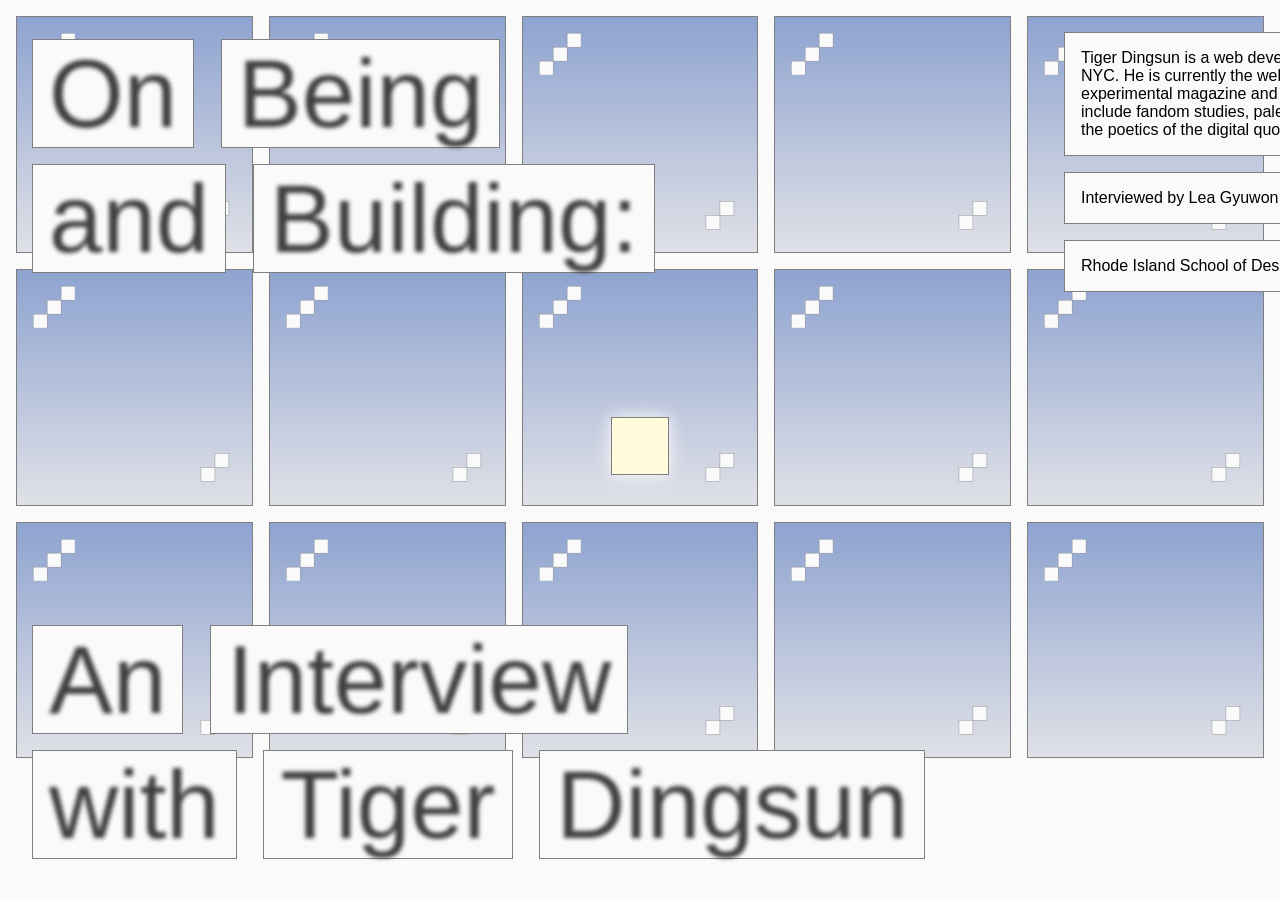
==== index.html @ a4f94ec1 "horizontal scroll test" ====
<!DOCTYPE html>
<html>
    <head>
        <meta charset="utf-8">
        <meta http-equiv="X-UA-Compatible" content="IE=edge">
        <title>On Being and Building</title>
        <meta name="description" content="">
        <meta name="viewport" content="width=device-width, initial-scale=1">
        <link rel="stylesheet" href="styles.css">
    </head>
    <body>
        <div class="background-wrapper">
            <div class="grid">
                <div></div>
                <div></div>
                <div></div>
                <div></div>
                <div></div>
                <div></div>
                <div></div>
                <div>
                    <div class="sun"></div>
                </div>
                <div></div>
                <div></div>
                <div></div>
                <div></div>
                <div></div>
                <div></div>
                <div></div>
            </div>
        </div>
        <main>
            <div class="title-wrapper">
                <h1><span><span>On</span></span> <span><span>Being</span></span><br> <span><span>and</span></span> <span><span>Building:</span></span></h1>
                <h1><span><span>An</span></span> <span><span>Interview</span></span><br> <span><span>with</span></span> <span><span>Tiger</span></span> <span><span>Dingsun</span></span></h1>
            </div>
            <div class="column-wrapper">
                <p>Tiger Dingsun is a web developer and graphic designer based in NYC. He is currently the web producer at Triple Canopy, an experimental magazine and arts non-profit. Other interests include fandom studies, paleo-archaeology, psychoanalysis, and the poetics of the digital quotidian. More at https://tiger.exposed.</p>
                <p>Interviewed by Lea Gyuwon Seo, Maggie Xian</p>
                <p>Rhode Island School of Design, 2025</p>
            </div>
        </main>
        <script src="script.js" async defer></script>
    </body> 
</html>
---- styles.css ----
* {
    padding: 0;
    margin: 0;
    box-sizing: border-box;
    scroll-behavior: smooth;
    font-family: Arial, sans-serif;
}

body {
    background-color: #fafafa;
}

/*WINDOW*/

.grid {
    padding: 1rem;
    display: grid;
    grid-template-columns: repeat(5, 1fr);
    gap: 1rem;
    > div {
        position: relative;
        aspect-ratio: 1;
        background-image: linear-gradient(#8EA3D0, #E0E1E7);
        border: 1px solid #7f7f7f;
        align-content: end;
        transition: 0.5s ease-out;
    }
}

.background-wrapper {
    position: fixed;
    width: 100%;
    height: 100vh; /*fallback if no custom properties support*/
    height: calc(var(--vh, 1vh) * 100);
    overflow: hidden;
}

.sun {
    width: 25%;
    height: 25%;
    background-color: #FFFBDB;
    border: 1px solid #7f7f7f;
    margin-bottom: 12.5%;
    margin-left: auto;
    margin-right: auto;
    box-shadow: 0 0 1rem white;
}

.deco-3, .deco-2 {
    position: absolute;
    width: 18%;
    height: 18%;
}

.deco-3 {
    top: 1rem;
    left: 1rem;
}

.deco-2 {
    bottom: 1rem;
    right: 1rem;
}

/*CLOUDS*/ 

.cloud-wrapper {
    top: 0;
    width: 100%;
    height: 100vh; /*fallback if no custom properties support*/
    height: calc(var(--vh, 1vh) * 100);
    position: absolute;
    pointer-events: none;
    overflow: hidden;
}

.cloud {
    position: absolute;
    animation: cloud-float 20s linear infinite;
    opacity: 0;
}


@keyframes cloud-float {
    0% {
        transform: translateX(200%);
        opacity: 1;
    }
    100% {
        transform: translateX(-100%);
        opacity: 1;
    }
}

/*WORDS*/

main {
    pointer-events: none;
    top: 0;
    position: absolute;
    display: grid;
    grid-template-columns: repeat(30, 500px);
    overflow-y: hidden;
    overflow-x: auto;
    margin: 2rem;
    gap: 1rem;
}

.title-wrapper {
    height: calc(100vh - 4rem); /*fallback if no custom properties support*/
    height: calc((var(--vh, 1vh) * 100) - 4rem);
    grid-column: span 2;
    z-index: 11;
    display: flex;
    flex-direction: column;
    justify-content: space-between;
    pointer-events: none;
}

h1 {
    font-size: 6rem;
    font-weight: 400;
    line-height: 130%;
    cursor: default;
    > span {
        pointer-events: all;
        border: 1px solid #7f7f7f;
        background-color: #fafafa;
        padding: 0 1rem;
        transition: 0.5s ease;
    }
    > span > span {
        color: transparent;
        text-shadow: 0 0 0.25rem rgba(0,0,0,0.75);
        transition: 0.5s ease;
    }
    > span > span:hover {
        text-shadow: 0 0 1rem rgba(0,0,0,0.75);
    }
}

.column-wrapper {
    height: fit-content;
    z-index: 12;
}

p {
    border: 1px solid #7f7f7f;
    background-color: #fafafa;
    padding: 1rem;
    margin-bottom: 1rem;
    width: fit-content;
    pointer-events: all;
}

@media (max-width: 1024px) {

    .grid {
        grid-template-columns: repeat(3, 1fr);
    }

    main {
        grid-template-columns: repeat(30, 250px);
    }
    
    h1 {
        font-size: 3rem;
    }

    h1 > span {
        padding: 0 0.5rem;
    }

    
}
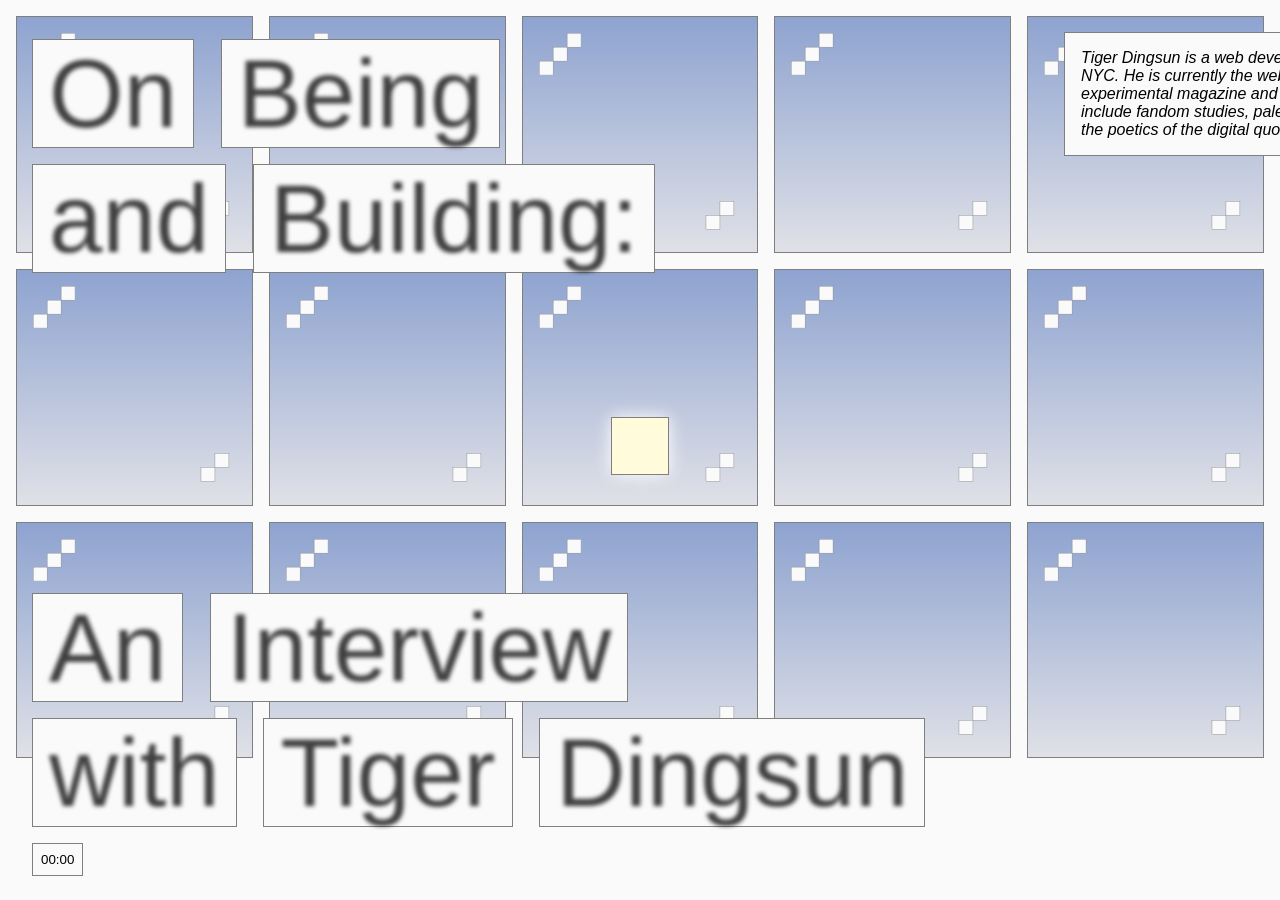
==== commit dc965d9e: "blocks test" ====
--- a/index.html
+++ b/index.html
@@ -31,16 +31,122 @@
             </div>
         </div>
         <main>
-            <div class="title-wrapper">
+            <div class="title-wrapper column-flex">
                 <h1><span><span>On</span></span> <span><span>Being</span></span><br> <span><span>and</span></span> <span><span>Building:</span></span></h1>
                 <h1><span><span>An</span></span> <span><span>Interview</span></span><br> <span><span>with</span></span> <span><span>Tiger</span></span> <span><span>Dingsun</span></span></h1>
             </div>
+            <div class="column-wrapper column-flex">
+                <div class="block">
+                    <p><i>Tiger Dingsun is a web developer and graphic designer based in NYC. He is currently the web producer at Triple Canopy, an experimental magazine and arts non-profit. Other interests include fandom studies, paleo-archaeology, psychoanalysis, and the poetics of the digital quotidian. More at https://tiger.exposed.
+                    </i>
+                    </p>
+                </div>
+            </div>
             <div class="column-wrapper">
-                <p>Tiger Dingsun is a web developer and graphic designer based in NYC. He is currently the web producer at Triple Canopy, an experimental magazine and arts non-profit. Other interests include fandom studies, paleo-archaeology, psychoanalysis, and the poetics of the digital quotidian. More at https://tiger.exposed.</p>
-                <p>Interviewed by Lea Gyuwon Seo, Maggie Xian</p>
-                <p>Rhode Island School of Design, 2025</p>
+                <div class="block">
+                    <div class="interview">
+                        <p>LS</p>
+                        <p>
+                            How would you describe your design practice to someone who's never seen your work before?
+                        </p>
+                    </div>
+                    <div class="interview">
+                        <p>TD</p>
+                        <p>  
+                            That's a big question. I guess the way that I've described it in the past is that I'm interested in text and the materiality of text in a lot of different ways. I feel like I approach it in a very multidisciplinary way, so through writing, but also web design, web development, and more traditional print graphic design. 
+                            <br><br>More salient to my practice is not so much the design or the output, but the research that I'm interested in. I would say my main research interests are around internet sub-communities and fandom and the way that institutional memory is created on the internet, essentially — as well as a bunch of other things. Post graduating from RISD, I've come to develop my practice more around these research questions that have coalesced for me, rather than anything that I'm making in particular.
+                        </p>
+                    </div>
+                </div>
+            </div>
+            <div class="column-wrapper">
+                <div class="block">
+                    <div class="interview">
+                        <p>MX</p>
+                        <p>
+                            Since your practice is so research driven, how do you gather, collect, and sort your ideas?
+                        </p>
+                    </div>
+                    <div class="interview">
+                        <p>TD</p>
+                        <p>  
+                            I do use Are.na a lot. I have a lot of private channels where I’m dropping things in. I use it less so for visual research and more so for just collecting random ideas and snippets of text and sources. I find that really helpful. Also, just literally my Notes app to be honest.
+                        </p>
+                    </div>
+                </div>
+                <div class="block">
+                    <div class="interview">
+                        <p>MX</p>
+                        <p>
+                            Do you have a biggest source of inspiration, like a favorite designer or artist?
+                        </p>
+                    </div>
+                    <div class="interview">
+                        <p>TD</p>
+                        <p>  
+                            One person that comes to mind is Eric Timothy Carlson, who's a designer and artist. He's most famous for doing the Bon Iver album covers, which I remember seeing when I was at RISD and being really inspired by it. He works with collage and a large image repository in a way that I've also tried to cultivate. I think he is really good at pulling together different images and symbols that don't necessarily seem to work together at first glance, but then they produce some sort of frisson or effect when they're next to each other. I also think he works in a very intuitive way, which is something that I've been trying to cultivate more recently with my visual graphic work.
+                        </p>
+                    </div>
+                </div>
+            </div>
+            <div class="column-wrapper">
+                <div class="block">
+                    <div class="interview">
+                        <p>LS</p>
+                        <p>
+                            Do you think there's a big difference between designing something that's still versus interactive?
+                        </p>
+                    </div>
+                    <div class="interview">
+                        <p>TD</p>
+                        <p>  
+                            It's exactly the same. I think whenever I'm doing anything interactive – primarily, that would be web design and development – the aesthetic and the visual design of the website always follows after and is determined by the functionality and the experience. When I'm designing a poster, I think about it first very infrastructurally – in terms of type hierarchy, what elements should be the biggest, what should be the smallest, and how the eye is traveling across the page. That has less to do with the surface level texture or aesthetic, which usually comes a little later for me. I try to apply some sort of surface level design to support the infrastructure that I'm setting up.
+                        </p>
+                    </div>
+                </div>
+                <div class="block">
+                    <iframe src="https://sites.tiger.exposed/flower-clock" width="100%" height="250px" loading="lazy"></iframe>
+                    <figcaption><i>Two Clocks</i>, 2020</figcaption>
+                </div>
+            </div>
+            <div class="column-wrapper">
+                <div class="block">
+                    <div class="interview">
+                        <p>MX</p>
+                        <p>
+                            So, very much like form follows function?
+                        </p>
+                    </div>
+                    <div class="interview">
+                        <p>TD</p>
+                        <p>  
+                            A little bit, yeah. Especially with client work, that’s typically the route I take. With my personal visual exploration, I try to do things more intuitively. I think I’m working from a more internal place. Recently, I've been wanting to create more intuitive visual work that can serve as a repository, reference, or back catalog for myself. So, when I’m creating a poster for a client, I can refer to all this other stuff that I've made – just for myself essentially – and see what moves I’ve done and what I could try applying to this new poster.
+                        </p>
+                    </div>
+                    <div class="interview">
+                        <p>MX</p>
+                        <p>
+                            I've been looking at your poster series, and they’re so awesome. 
+                        </p>
+                    </div>
+                    <div class="interview">
+                        <p>TD</p>
+                        <p>  
+                            Thank you so much. Yeah, that's been a recent exploration for sure.
+                        </p>
+                    </div>
+                </div>
+            </div>
+            <div class="column-wrapper">
+                <div class="block">
+                    <img src="https://tiger.exposed/_app/immutable/assets/feeling.CqSivf1S.webp" width="100%">
+                    <figcaption>Ongoing <i>8.5 x 11</i> poster series: <i>temperance</i></figcaption>
+                </div>
             </div>
         </main>
+        <div class="scroll">
+            <small>00:00</small>
+        </div>
         <script src="script.js" async defer></script>
     </body> 
 </html>
--- a/styles.css
+++ b/styles.css
@@ -107,14 +107,17 @@
 }
 
 .title-wrapper {
-    height: calc(100vh - 4rem); /*fallback if no custom properties support*/
-    height: calc((var(--vh, 1vh) * 100) - 4rem);
     grid-column: span 2;
     z-index: 11;
+    pointer-events: none;
+}
+
+.column-flex {
+    height: calc(100vh - 6rem); /*fallback if no custom properties support*/
+    height: calc((var(--vh, 1vh) * 100) - 6rem);
     display: flex;
     flex-direction: column;
     justify-content: space-between;
-    pointer-events: none;
 }
 
 h1 {
@@ -140,17 +143,49 @@
 }
 
 .column-wrapper {
-    height: fit-content;
     z-index: 12;
-}
-
-p {
+    overflow-y: auto;
+}
+
+.block, small {
     border: 1px solid #7f7f7f;
     background-color: #fafafa;
-    padding: 1rem;
+    pointer-events: all;
+}
+
+.block {
+    padding: 1rem 1rem 0 1rem;
     margin-bottom: 1rem;
-    width: fit-content;
-    pointer-events: all;
+}
+
+iframe {
+    border: none;
+}
+
+.interview {
+    display: grid;
+    grid-template-columns: 1fr 6fr;
+}
+
+p, figcaption, iframe, img {
+    margin-bottom: 1rem;
+}
+
+figcaption {
+    text-align: center;
+}
+
+small {
+    padding: 0.5rem;
+    margin-bottom: 0.5rem;
+    display: inline;
+}
+
+.scroll {
+    position: fixed;
+    z-index: 13;
+    left: 2rem;
+    bottom: 2rem;
 }
 
 @media (max-width: 1024px) {
@@ -160,16 +195,19 @@
     }
 
     main {
-        grid-template-columns: repeat(30, 250px);
+        grid-template-columns: repeat(30, 200px);
     }
     
     h1 {
-        font-size: 3rem;
+        font-size: 4rem;
     }
 
     h1 > span {
         padding: 0 0.5rem;
     }
 
+    .column-wrapper {
+        grid-column: span 2;
+    }
     
 }
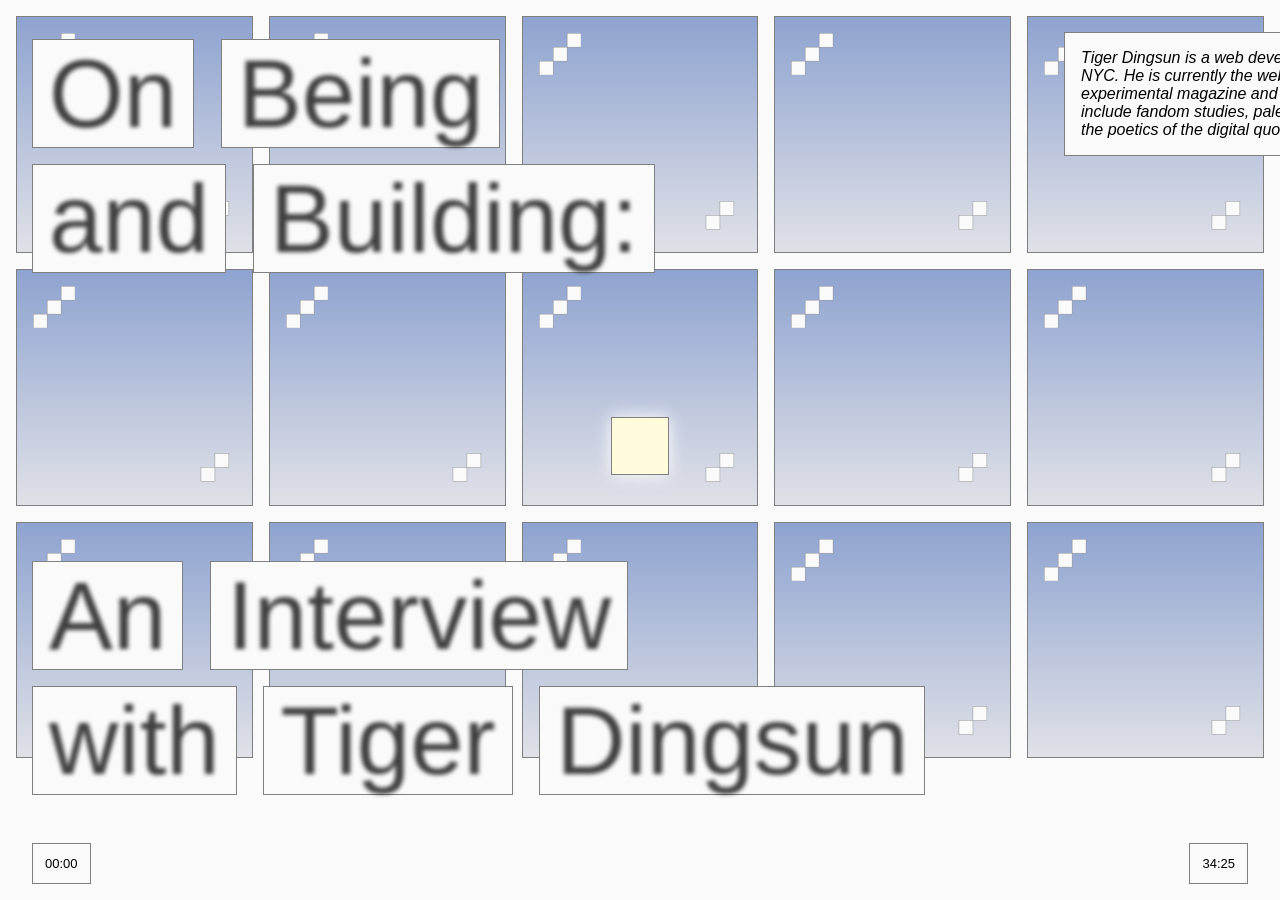
==== commit daca58e2: "scrollbar test" ====
--- a/index.html
+++ b/index.html
@@ -105,7 +105,9 @@
                     </div>
                 </div>
                 <div class="block">
-                    <iframe src="https://sites.tiger.exposed/flower-clock" width="100%" height="250px" loading="lazy"></iframe>
+                    <div class="fig-wrapper">
+                        <iframe src="https://sites.tiger.exposed/flower-clock" width="100%" height="281px" loading="lazy"></iframe>
+                    </div>
                     <figcaption><i>Two Clocks</i>, 2020</figcaption>
                 </div>
             </div>
@@ -138,14 +140,34 @@
                 </div>
             </div>
             <div class="column-wrapper">
-                <div class="block">
-                    <img src="https://tiger.exposed/_app/immutable/assets/feeling.CqSivf1S.webp" width="100%">
-                    <figcaption>Ongoing <i>8.5 x 11</i> poster series: <i>temperance</i></figcaption>
+                <div class="block" >
+                    <div class="fig-wrapper">
+                        <img src="https://tiger.exposed/_app/immutable/assets/feeling.CqSivf1S.webp" width="100%">
+                        <img src="https://tiger.exposed/_app/immutable/assets/capture.Cisx2Odc.webp" width="100%">
+                        <img src="https://tiger.exposed/_app/immutable/assets/inventory.CUdZeppG.webp" width="100%">
+                    </div>
+                    <figcaption>Ongoing <i>8.5 x 11</i> poster series: <i>temperance</i>, <i>the chariot</i>, <i>inventory management</i></figcaption>
                 </div>
+            </div>
+            <div class="column-wrapper">
+                <div class="block" >
+                    <div class="fig-wrapper">
+                        <img src="https://d2w9rnfcy7mm78.cloudfront.net/35167095/original_f403831be1792f62dc9e83bb2ae43309.png?1741733807?bc=0" width="100%">
+                        <img src="https://d2w9rnfcy7mm78.cloudfront.net/35167096/original_2ef5f93c649f580397e5ada61905a916.png?1741733809?bc=0" width="100%">
+                    </div>
+                    <figcaption>Ongoing <i>8.5 x 11</i> poster series: <i>temperance</i>, <i>the chariot</i>, <i>inventory management</i></figcaption>
+                </div>
+            </div>
+            <div class="title-wrapper column-flex">
+                <h1><span><span>Quick</span></span> <span><span>Questions</span></span><br> <span><span>with</span></span> <span><span>Tiger</span></span></h1>
             </div>
         </main>
         <div class="scroll">
-            <small>00:00</small>
+            <div class="scrollbar"></div>
+            <div class="row-flex">
+                <span class="timestamp" id="timestamp">00:00</span>
+                <span class="timestamp">34:25</span>
+            </div>
         </div>
         <script src="script.js" async defer></script>
     </body> 
--- a/styles.css
+++ b/styles.css
@@ -4,6 +4,7 @@
     box-sizing: border-box;
     scroll-behavior: smooth;
     font-family: Arial, sans-serif;
+    --column-width: 500px;
 }
 
 body {
@@ -99,28 +100,36 @@
     top: 0;
     position: absolute;
     display: grid;
-    grid-template-columns: repeat(30, 500px);
-    overflow-y: hidden;
+    grid-template-columns: repeat(30, var(--column-width));
+    /*overflow-y: hidden;*/
     overflow-x: auto;
-    margin: 2rem;
+    padding: 0 2rem;
     gap: 1rem;
 }
 
 .title-wrapper {
+    height: calc(100vh - 6rem); /*fallback if no custom properties support*/
+    height: calc((var(--vh, 1vh) * 100) - 6rem);
+    padding-top: 2rem;
     grid-column: span 2;
     z-index: 11;
     pointer-events: none;
 }
 
 .column-flex {
-    height: calc(100vh - 6rem); /*fallback if no custom properties support*/
-    height: calc((var(--vh, 1vh) * 100) - 6rem);
     display: flex;
     flex-direction: column;
     justify-content: space-between;
 }
 
+.row-flex {
+    width: 100%;
+    display: flex;
+    justify-content: space-between;
+}
+
 h1 {
+    margin: 0;
     font-size: 6rem;
     font-weight: 400;
     line-height: 130%;
@@ -143,19 +152,22 @@
 }
 
 .column-wrapper {
+    padding: 2rem 0;
+    height: calc(100vh); /*fallback if no custom properties support*/
+    height: calc((var(--vh, 1vh) * 100));
     z-index: 12;
     overflow-y: auto;
 }
 
-.block, small {
+.block, .timestamp {
     border: 1px solid #7f7f7f;
     background-color: #fafafa;
     pointer-events: all;
 }
 
 .block {
+    margin-bottom: 1rem;
     padding: 1rem 1rem 0 1rem;
-    margin-bottom: 1rem;
 }
 
 iframe {
@@ -167,39 +179,49 @@
     grid-template-columns: 1fr 6fr;
 }
 
-p, figcaption, iframe, img {
+p, iframe, img {
     margin-bottom: 1rem;
 }
 
-figcaption {
+figcaption, span.block {
     text-align: center;
-}
-
-small {
-    padding: 0.5rem;
-    margin-bottom: 0.5rem;
-    display: inline;
+    padding-bottom: 1rem;
+}
+
+.timestamp {
+    font-size: small;
+    padding: 0.75rem;
+    transform: translateY(1rem);
 }
 
 .scroll {
     position: fixed;
+    width: 100%;
     z-index: 13;
-    left: 2rem;
-    bottom: 2rem;
+    bottom: 0;
+    padding: 2rem;
+}
+
+.scrollbar {
+    position: absolute;
+    bottom: 1rem;
+    border: 1px solid #7f7f7f;
+    background-color: #F1F0EE;
+    height: 1rem;
 }
 
 @media (max-width: 1024px) {
+
+    * {
+        --column-width: 150px;
+    }
 
     .grid {
         grid-template-columns: repeat(3, 1fr);
     }
 
-    main {
-        grid-template-columns: repeat(30, 200px);
-    }
-    
     h1 {
-        font-size: 4rem;
+        font-size: 3.5rem;
     }
 
     h1 > span {
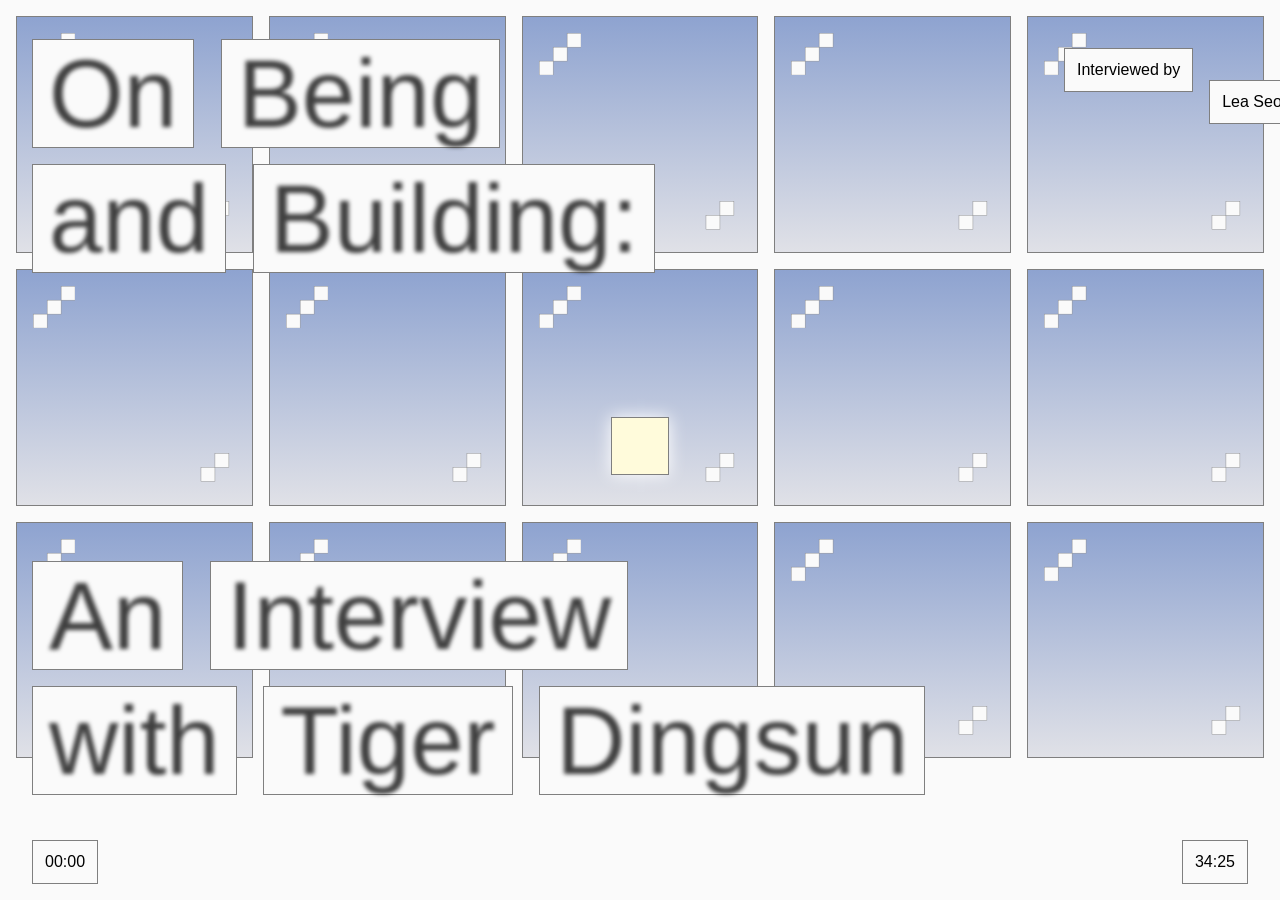
==== commit c1eb7765: "flow all text" ====
--- a/index.html
+++ b/index.html
@@ -35,14 +35,22 @@
                 <h1><span><span>On</span></span> <span><span>Being</span></span><br> <span><span>and</span></span> <span><span>Building:</span></span></h1>
                 <h1><span><span>An</span></span> <span><span>Interview</span></span><br> <span><span>with</span></span> <span><span>Tiger</span></span> <span><span>Dingsun</span></span></h1>
             </div>
-            <div class="column-wrapper column-flex">
-                <div class="block">
-                    <p><i>Tiger Dingsun is a web developer and graphic designer based in NYC. He is currently the web producer at Triple Canopy, an experimental magazine and arts non-profit. Other interests include fandom studies, paleo-archaeology, psychoanalysis, and the poetics of the digital quotidian. More at https://tiger.exposed.
+            <div class="column-wrapper column-flex"">
+                <div>
+                    <div class="credits-wrapper">
+                        <span class="label" style="margin-bottom: 9rem;">Interviewed by</span>
+                        <span class="label" style="margin-top: 2rem; margin-left: 1rem; margin-bottom: 7rem;">Lea Seo</span>
+                        <span class="label" style="margin-top: 2rem; margin-left: 1rem; margin-bottom: 7rem;">Maggie Xian</span>
+                        <span class="label" style="margin-left: 1rem; margin-bottom: 6rem;">→</span>
+                    </div>
+                </div>
+            </div>
+            <div class="column-wrapper">
+                <div class="block">
+                    <p><i>Tiger Dingsun is a web developer and graphic designer based in NYC. He is currently the web producer at Triple Canopy, an experimental magazine and arts non-profit. Other interests include fandom studies, paleo-archaeology, psychoanalysis, and the poetics of the digital quotidian.
                     </i>
                     </p>
                 </div>
-            </div>
-            <div class="column-wrapper">
                 <div class="block">
                     <div class="interview">
                         <p>LS</p>
@@ -84,7 +92,7 @@
                     <div class="interview">
                         <p>TD</p>
                         <p>  
-                            One person that comes to mind is Eric Timothy Carlson, who's a designer and artist. He's most famous for doing the Bon Iver album covers, which I remember seeing when I was at RISD and being really inspired by it. He works with collage and a large image repository in a way that I've also tried to cultivate. I think he is really good at pulling together different images and symbols that don't necessarily seem to work together at first glance, but then they produce some sort of frisson or effect when they're next to each other. I also think he works in a very intuitive way, which is something that I've been trying to cultivate more recently with my visual graphic work.
+                            One person that comes to mind is <a href="https://www.erictimothycarlson.com/" target="_blank">Eric Timothy Carlson</a>, who's a designer and artist. He's most famous for doing <a href="https://walkerart.org/magazine/designing-bon-iver-22-a-million-album-art-eric-timothy-carlson/" target="_blank">the Bon Iver album covers</a>, which I remember seeing when I was at RISD and being really inspired by it. He works with collage and a large image repository in a way that I've also tried to cultivate. I think he is really good at pulling together different images and symbols that don't necessarily seem to work together at first glance, but then they produce some sort of frisson or effect when they're next to each other. I also think he works in a very intuitive way, which is something that I've been trying to cultivate more recently with my visual graphic work.
                         </p>
                     </div>
                 </div>
@@ -100,18 +108,29 @@
                     <div class="interview">
                         <p>TD</p>
                         <p>  
-                            It's exactly the same. I think whenever I'm doing anything interactive – primarily, that would be web design and development – the aesthetic and the visual design of the website always follows after and is determined by the functionality and the experience. When I'm designing a poster, I think about it first very infrastructurally – in terms of type hierarchy, what elements should be the biggest, what should be the smallest, and how the eye is traveling across the page. That has less to do with the surface level texture or aesthetic, which usually comes a little later for me. I try to apply some sort of surface level design to support the infrastructure that I'm setting up.
+                            It's exactly the same. I think whenever I'm doing anything interactive — primarily, that would be web design and development — the aesthetic and the visual design of the website always follows after and is determined by the functionality and the experience. When I'm designing a poster, I think about it first very infrastructurally — in terms of type hierarchy, what elements should be the biggest, what should be the smallest, and how the eye is traveling across the page. That has less to do with the surface level texture or aesthetic, which usually comes a little later for me. I try to apply some sort of surface level design to support the infrastructure that I'm setting up.
                         </p>
                     </div>
                 </div>
                 <div class="block">
                     <div class="fig-wrapper">
-                        <iframe src="https://sites.tiger.exposed/flower-clock" width="100%" height="281px" loading="lazy"></iframe>
-                    </div>
-                    <figcaption><i>Two Clocks</i>, 2020</figcaption>
-                </div>
-            </div>
-            <div class="column-wrapper">
+                        <div class="iframe-wrapper">
+                            <iframe src="https://sites.tiger.exposed/plus-clock" loading="lazy"></iframe>
+                        </div>
+                    </div>
+                    <figcaption><i><a href="https://sites.tiger.exposed/plus-clock" target="_blank">Two Clocks</a></i>, 2020</figcaption>
+                </div>
+            </div>
+            </div>
+            <div class="column-wrapper">
+                <div class="block">
+                    <div class="fig-wrapper">
+                        <div class="iframe-wrapper">
+                            <iframe class="iframe-scale" src="https://www.thinkingwithmoss.net/" loading="lazy"></iframe>
+                        </div>
+                    </div>
+                    <figcaption><i><a href="https://www.thinkingwithmoss.net/" target="_blank">Thinking with Moss</a></i>, 2024</figcaption>
+                </div>
                 <div class="block">
                     <div class="interview">
                         <p>MX</p>
@@ -122,7 +141,7 @@
                     <div class="interview">
                         <p>TD</p>
                         <p>  
-                            A little bit, yeah. Especially with client work, that’s typically the route I take. With my personal visual exploration, I try to do things more intuitively. I think I’m working from a more internal place. Recently, I've been wanting to create more intuitive visual work that can serve as a repository, reference, or back catalog for myself. So, when I’m creating a poster for a client, I can refer to all this other stuff that I've made – just for myself essentially – and see what moves I’ve done and what I could try applying to this new poster.
+                            A little bit, yeah. Especially with client work, that’s typically the route I take. With my personal visual exploration, I try to do things more intuitively. I think I’m working from a more internal place. Recently, I've been wanting to create more intuitive visual work that can serve as a repository, reference, or back catalog for myself. So, when I’m creating a poster for a client, I can refer to all this other stuff that I've made — just for myself essentially — and see what moves I’ve done and what I could try applying to this new poster.
                         </p>
                     </div>
                     <div class="interview">
@@ -146,7 +165,49 @@
                         <img src="https://tiger.exposed/_app/immutable/assets/capture.Cisx2Odc.webp" width="100%">
                         <img src="https://tiger.exposed/_app/immutable/assets/inventory.CUdZeppG.webp" width="100%">
                     </div>
-                    <figcaption>Ongoing <i>8.5 x 11</i> poster series: <i>temperance</i>, <i>the chariot</i>, <i>inventory management</i></figcaption>
+                    <figcaption>Ongoing <i><a href="https://tiger.exposed/project/8511" target="_blank">8.5 x 11</a></i> poster series: <i>temperance</i>, <i>the chariot</i>, <i>inventory management</i></figcaption>
+                </div>
+            </div>
+            <div class="column-wrapper">
+                <div class="block">
+                    <div class="interview">
+                        <p>MX</p>
+                        <p>
+                            How would you describe the relationship between your design practice and interests outside of design, such as writing or coding?
+                        </p>
+                    </div>
+                    <div class="interview">
+                        <p>TD</p>
+                        <p>  
+                            Everything has a central route in an interest in media theory, and the cultures that develop around media artifacts. I’m interested in the way these things both function today and have evolved culturally, in the recent past as well as on a longer timeline of human history. Before, I used to be really interested in the various ways text and image functions on the internet. I feel like I've since expanded my interest into the way human culture evolves alongside media.
+                        </p>
+                    </div>
+                </div>
+                <div class="block">
+                    <div class="interview">
+                        <p>LS</p>
+                        <p>
+                            What has been the most memorable project you've worked on so far, in any medium?
+                        </p>
+                    </div>
+                    <div class="interview">
+                        <p>TD</p>
+                        <p>  
+                            Definitely the <a href="https://www.are.na/editorial/the-end-is-not-the-end" target="_blank">essay</a> that I just published on Are.na about Minecraft. [laughs] It's a psychoanalytic analysis of Minecraft, essentially. That's definitely the essay I'm the most proud of, and have put the most effort into. It came from a culmination of this talk I gave as part of Naive Yearly in Slovenia last September, so it's just been a long timeline.    
+                        </p>
+                    </div>
+                    <div class="interview">
+                        <p>MX</p>
+                        <p>
+                            Yeah, I remember reading that essay and just being in awe of how many different things you were able to pull together.
+                        </p>
+                    </div>
+                    <div class="interview">
+                        <p>TD</p>
+                        <p>  
+                            Yeah, there were definitely a lot of references.
+                        </p>
+                    </div>
                 </div>
             </div>
             <div class="column-wrapper">
@@ -155,18 +216,255 @@
                         <img src="https://d2w9rnfcy7mm78.cloudfront.net/35167095/original_f403831be1792f62dc9e83bb2ae43309.png?1741733807?bc=0" width="100%">
                         <img src="https://d2w9rnfcy7mm78.cloudfront.net/35167096/original_2ef5f93c649f580397e5ada61905a916.png?1741733809?bc=0" width="100%">
                     </div>
-                    <figcaption>Ongoing <i>8.5 x 11</i> poster series: <i>temperance</i>, <i>the chariot</i>, <i>inventory management</i></figcaption>
-                </div>
-            </div>
-            <div class="title-wrapper column-flex">
+                    <figcaption>Diagrams from <i><a href="https://www.are.na/editorial/the-end-is-not-the-end" target="_blank">The End is Not the End</a></i>  on Are.na editorial.</figcaption>
+                </div>
+            </div>
+            <div class="column-wrapper">
+                <div class="block">
+                    <div class="interview">
+                        <p>MX</p>
+                        <p>
+                            In a similar vein, has there been a particularly challenging project that you've worked on, either in process or execution?
+                        </p>
+                    </div>
+                    <div class="interview">
+                        <p>TD</p>
+                        <p>  
+                            Recently, what's been most challenging for me is just managing short deadlines and quick turnarounds, and prioritizing the different projects that I have going on. It’s made me realize the importance of budgeting enough time in the initial ideation process, and allowing yourself the time to go down different options and paths before settling on one thing. The flip side of that, of course, is not getting too lost in the ideation process, and being willing to make a decision at some point.    
+                        </p>
+                    </div>
+                </div>
+                <div class="block">
+                    <div class="interview">
+                        <p>MX</p>
+                        <p>
+                            How do you balance these very personal projects versus client work?
+                        </p>
+                    </div>
+                    <div class="interview">
+                        <p>TD</p>
+                        <p>
+                            Client work kind of comes in waves. There will be some months where it's a little lighter for me, and then some months where deadlines somehow line up with each other all at once. I would love to cultivate more time in my life to work on my personal practice a little bit more, but I've just been trying to find time in between client projects, to be honest. I don't know if I have a good answer to that necessarily, because I'm not that good at it. [laughs]
+                            <br><br>
+                            One thing that I like to do definitely — even if I'm not making anything — is to continue collecting and cataloging references, sources, and images, and to have that be a constant practice. I feel like I have this body of sources and references that I can explore more deeply when I do have free time. 
+                        </p>
+                    </div>
+                </div>
+            </div>
+            <div class="column-wrapper">
+                <div class="block">
+                    <div class="interview">
+                        <p>LS</p>
+                        <p>
+                            Going back to your RISD life and the degree project, I'm curious about your process for creating <i><a href="https://tdingsun.github.io/dp/" target="_blank">I Never Want to See the Same Image Twice</a></i>. Did you plan to create all those different sites from the start, or was it more spontaneous?
+                        </p>
+                    </div>
+                    <div class="interview">
+                        <p>TD</p>
+                        <p>  
+                            I remember taking quite a while to even settle on the idea of creating a series of websites. At the beginning I was thinking more broadly, and had wanted to do something more semiotic, that had more to do with cataloging the signifiers of various genres. But I think I eventually settled on this idea of trying to explore as many different ways to utilize the affordances of the web to present text or content. 
+                            <br><br>
+                            It was an iterative process where I would try to generate as many ideas of how a website could operate as possible, and then just go down that list and create something. I gave myself a list of probably 10 to 20 prompts and tried to work through that. After that, I spent some time looking back at the websites that I'd made and tried to draw comparisons, categorized them a little bit, and noticed the different threads or trends that were emerging in what I was making. 
+                            <br><br>
+                            But it definitely took me a while. I remember my degree project changing form many times during the process. It really only came into focus in the last month or month and a half. Sometimes you just have to allow yourself the time to get wherever you need to go.
+                        </p>
+                    </div>
+                    <div class="interview">
+                        <p>LS</p>
+                        <p>
+                            I think that happens to everyone, actually.
+                        </p>
+                    </div>
+                    <div class="interview">
+                        <p>TD</p>
+                        <p>
+                            I think so, yeah. I think my problem was that I got too locked into my initial idea too early, and then, realized kind of too late that it wasn't actually working for me.
+                        </p>
+                    </div>
+                    <div class="interview">
+                        <p>LS</p>
+                        <p>
+                            As I'm hearing you saying that, I'm already nervous for next year. [laughs]
+                        </p>
+                    </div>
+                    <div class="interview">
+                        <p>TD</p>
+                        <p>
+                            I mean, the other thing I'll say is that I remember being in your position and feeling like the degree project was this final culmination of everything that I've been working on and everything that I'm interested in. But it is true that after you finish it, it just becomes one of many starting points for how your practice develops afterwards. I wish I thought about it with less of a sense of finality, and more as an opening up of what I could do after graduating, or what research interests I could have after school.
+                        </p>
+                    </div>
+                    <div class="interview">
+                        <p>MX</p>
+                        <p>
+                            That's very comforting to hear.
+                        </p>
+                    </div>
+                </div>
+            </div>
+            <div class="column-wrapper">
+                <div class="block" >
+                    <div class="fig-wrapper">
+                        <div class="iframe-wrapper">
+                            <iframe class="iframe-scale" src="https://tdingsun.github.io/dp/" loading="lazy"></iframe>
+                        </div>
+                        <div class="iframe-wrapper">
+                            <iframe class="iframe-scale" src="https://tdingsun.github.io/panel/" loading="lazy"></iframe>
+                        </div>
+                        <img src="https://tiger.exposed/_app/immutable/assets/typojanchi-3.CfI6M3Xy.webp" width="100%">
+                    </div>
+                    <figcaption><i>I Never Want to See the Same Image Twice</i>: <i><a href="https://tdingsun.github.io/dp/" target="_blank">homepage</a></i>, <i><a href="https://tdingsun.github.io/panel/" target="_blank">8. Panel</a></i>, exhibition view at Typojanchi in Seoul, Korea</figcaption>
+                </div>
+            </div>
+            <div class="column-wrapper">
+                <div class="block">
+                    <div class="interview">
+                        <p>LS</p>
+                        <p>
+                            What do you think makes good graphic design, and any thoughts on design trends?
+                        </p>
+                    </div>
+                    <div class="interview">
+                        <p>TD</p>
+                        <p>  
+                            I think what I consider good graphic design is something that really strikes the balance of feeling really right, but also slightly off-kilter. It's one thing to be a really technically competent graphic designer, but often the work that I'm drawn to, and the work that stays with me, has some odd quality to it that produces a kind of tension when you're viewing it.
+                        </p>
+                    </div>
+                    <div class="interview">
+                        <p>MX</p>
+                        <p>
+                            That’s a really interesting take.
+                        </p>
+                    </div>
+                    <div class="interview">
+                        <p>TD</p>
+                        <p>  
+                            I like things that look slightly incorrect, maybe? But in a way you can tell that it was intentional, or makes you take a second look.I'm trying to describe this sensibility, where it feels like everything makes sense to the designer's own internal logic, even if that internal logic isn't necessarily available to me, or is somewhat idiosyncratic or unique to that designer.
+                        </p>
+                    </div>
+                    <div class="interview">
+                        <p>MX</p>
+                        <p>
+                            So I guess, maybe breaking the rules in a way that's really unique?
+                        </p>
+                    </div>
+                    <div class="interview">
+                        <p>TD</p>
+                        <p>  
+                            Or maybe making up your own rules that make sense to you and adhering to that, but without necessarily those rules being legible to the audience.
+                        </p>
+                    </div>
+                    <div class="interview">
+                        <p>MX</p>
+                        <p>
+                            I think I'll definitely think about this later. That was the last of our big, serious questions, and we also have some quick-fire, fun questions.
+                        </p>
+                    </div>
+                    <div class="interview">
+                        <p>TD</p>
+                        <p>  
+                            Sure, yeah.
+                        </p>
+                    </div>
+                </div>
+            </div>
+            <div class="column-wrapper"></div>
+            <div class="title-wrapper column-flex" style="grid-column: span 1;">
                 <h1><span><span>Quick</span></span> <span><span>Questions</span></span><br> <span><span>with</span></span> <span><span>Tiger</span></span></h1>
+            </div>
+            <div class="column-wrapper">
+                <div class="block">
+                    <p><i>Dream job as a kid?</i></p>
+                    <p>I think I wanted to be an architect. I remember being really young, and my mom was like, “You know, that's like, really hard, right? And architects don't sleep, etc, etc.”, then I was like, “Okay, I don't want to be one.”
+                    </p>
+                </div>
+                <div class="block">
+                    <p><i>Do you have a favorite color?</i></p>
+                    <p>Yeah, my favorite color is the color of this Neenah paper called Saw Grass. I used this specific paper a lot when I was at RISD. Something close to this hex code, <span style="color: #C6CFA3; font-size: large;">◼︎</span>#C6CFA3. I'm really into this area of color right now — desaturated, grayish, yellowish green, and pairing that with a brighter, more saturated blue. I've been really into blues and greens lately.
+                    </p>
+                </div>
+                <div class="block">
+                    <p><i>What's your favorite typeface?</i></p>
+                    <p>If I'm being really honest, it's Arial. I think I use Arial the most out of anything, because it's so invisible, and also very malleable. You can do a lot of things to it, and I think it can still look good. Like adding a stroke weight, increasing the tracking, decreasing the tracking — all of that stuff. I find it to be a really receptive typeface for you to do anything you want to it, whereas some typefaces, it feels like they've been designed in a way where you want to use it as it is and not do anything too crazy to it.
+                    </p>
+                </div>
+            </div>
+            <div class="column-wrapper">
+                <div class="block">
+                    <p><i>Arial versus Helvetica?</i></p>
+                    <p>I prefer Arial. The difference is small, but I do find Helvetica a bit more fragile looking. Arial, to me, feels so much more robust.
+                    </p>
+                </div>
+                <div class="block">
+                    <p><i>What's your favorite geometrical shape?</i></p>
+                    <p>I think, maybe, like an arrowhead shape, or like a teardrop that's angular on the bottom. 
+                    </p>
+                </div>
+                <div class="block">
+                    <p><i>What have you been listening to lately?</i></p>
+                    <p>I've been listening to a lot of Waxahatchee recently. 
+                    </p>
+                </div>
+                <div class="block">
+                    <p><i>We saw your essay on K-pop. So, what's your favorite K-pop group?</i></p>
+                    <p>It is Seventeen right now. I was obviously a big NewJeans person, but so much has happened to them, so it's been hard to engage with them as much. Shinee was my original favorite group, and then when they became less active, I got really into Seventeen. 
+                    </p>
+                </div>
+            </div>
+            <div class="column-wrapper">
+                <div class="block">
+                    <p><i>What’s your MBTI?</i></p>
+                    <p>
+                        INFJ.
+                    </p>
+                </div>
+                <div class="block">
+                    <p><i>Day or night?</i></p>
+                    <p>Day. 
+                    </p>
+                </div>
+                <div class="block">
+                    <p><i>What's your favorite place to work?</i></p>
+                    <p>In bed, which is a bad habit.  
+                    </p>
+                </div>
+                <div class="block">
+                    <p><i>Pick one tool to design with for the rest of your life.</i></p>
+                    <p>A number two pencil.</p>
+                </div>
+                <div class="block">
+                    <p><i>Lastly, a piece of advice?</i></p>
+                    <p>
+                        I would reiterate how important it is to cultivate your own sensibilities and pay close attention to what images and objects you find yourself being drawn to. Try to figure out why you're drawn to those things. It's one thing to say “I like this certain style”, and then it's another to know exactly why. That information is really useful to developing your own identity as a designer. 
+                    </p>
+                </div>
+            </div>
+            <div class="column-wrapper"></div>
+            <div class="column-wrapper">
+                <div class="credits-wrapper">
+                    <span class="label" style="margin-bottom: 3rem;">More at</span>
+                    <span class="label" style="margin-left: 1rem; margin-bottom: 1rem;"><a href="https://tiger.exposed" target="_blank">https://tiger.exposed</a></span>
+                </div>
+                <div class="credits-wrapper">
+                    <span class="label" style="margin-bottom: 3rem;">Design by</span>
+                    <span class="label" style="margin-top: 2rem; margin-left: 1rem; margin-bottom: 1rem;">Maggie Meitong Xian</span>
+                </div>
+                <div class="credits-wrapper">
+                    <span class="label" style="margin-left: 3rem; margin-bottom: 1rem;">Typeset in Arial</span>
+                </div>
+                <div class="credits-wrapper">
+                    <span class="label" style="margin-bottom: 1rem;">Rhode Island School of Design</span>
+                </div>
+                <div class="credits-wrapper">
+                    <span class="label" style="margin-left: 3rem; margin-bottom: 3rem;">Providence, RI</span>
+                    <span class="label" style="margin-top: 2rem; margin-left: 1rem; margin-bottom: 1rem;">2025</span>
+                </div>
             </div>
         </main>
         <div class="scroll">
             <div class="scrollbar"></div>
             <div class="row-flex">
-                <span class="timestamp" id="timestamp">00:00</span>
-                <span class="timestamp">34:25</span>
+                <span class="label" id="timestamp">00:00</span>
+                <span class="label">34:25</span>
             </div>
         </div>
         <script src="script.js" async defer></script>
--- a/styles.css
+++ b/styles.css
@@ -100,7 +100,7 @@
     top: 0;
     position: absolute;
     display: grid;
-    grid-template-columns: repeat(30, var(--column-width));
+    grid-template-columns: repeat(21, var(--column-width));
     /*overflow-y: hidden;*/
     overflow-x: auto;
     padding: 0 2rem;
@@ -114,6 +114,12 @@
     grid-column: span 2;
     z-index: 11;
     pointer-events: none;
+}
+
+.credits-wrapper {
+    display: flex;
+    flex-wrap: wrap;
+    align-items: flex-end;
 }
 
 .column-flex {
@@ -151,6 +157,17 @@
     }
 }
 
+a {
+    color: transparent;
+    text-shadow: 0 0 0 rgba(0,0,0,0.5);
+    transition: 0.5s ease;
+    text-decoration: none;
+}
+
+a:hover {
+    text-shadow: 0 0 0.25rem rgba(0,0,0,0.75);
+}
+
 .column-wrapper {
     padding: 2rem 0;
     height: calc(100vh); /*fallback if no custom properties support*/
@@ -159,7 +176,7 @@
     overflow-y: auto;
 }
 
-.block, .timestamp {
+.block, .label {
     border: 1px solid #7f7f7f;
     background-color: #fafafa;
     pointer-events: all;
@@ -170,8 +187,28 @@
     padding: 1rem 1rem 0 1rem;
 }
 
+.iframe-wrapper {
+    position: relative;
+    padding-bottom: 56.25%; /* 16:9 */
+    padding-top: 25px;
+    height: 0;
+    overflow: hidden;
+}
+
 iframe {
+    width: 100%;
+    height: 100%;
     border: none;
+    position: absolute;
+    top: 0;
+    left: 0;
+}
+
+.iframe-scale {
+    transform: scale(0.425);
+    transform-origin: 0 0;
+    width: 235%;
+    height: 235%;
 }
 
 .interview {
@@ -179,7 +216,7 @@
     grid-template-columns: 1fr 6fr;
 }
 
-p, iframe, img {
+p, .iframe-wrapper, img {
     margin-bottom: 1rem;
 }
 
@@ -188,8 +225,8 @@
     padding-bottom: 1rem;
 }
 
-.timestamp {
-    font-size: small;
+.label {
+    /*font-size: small;*/
     padding: 0.75rem;
     transform: translateY(1rem);
 }
@@ -200,6 +237,7 @@
     z-index: 13;
     bottom: 0;
     padding: 2rem;
+    pointer-events: none;
 }
 
 .scrollbar {
@@ -207,19 +245,30 @@
     bottom: 1rem;
     border: 1px solid #7f7f7f;
     background-color: #F1F0EE;
-    height: 1rem;
+    height: 1.5rem;
+    /* resize: horizontal;
+    overflow: auto; */
 }
 
 @media (max-width: 1024px) {
 
+    /*
     * {
-        --column-width: 150px;
-    }
+        --column-width: 300px;
+    }*/
 
     .grid {
         grid-template-columns: repeat(3, 1fr);
     }
 
+    main {
+        grid-template-columns: repeat(20, var(--column-width));
+    }
+
+    .title-wrapper {
+        grid-column: span 1;
+    }
+
     h1 {
         font-size: 3.5rem;
     }
@@ -227,9 +276,5 @@
     h1 > span {
         padding: 0 0.5rem;
     }
-
-    .column-wrapper {
-        grid-column: span 2;
-    }
     
 }
